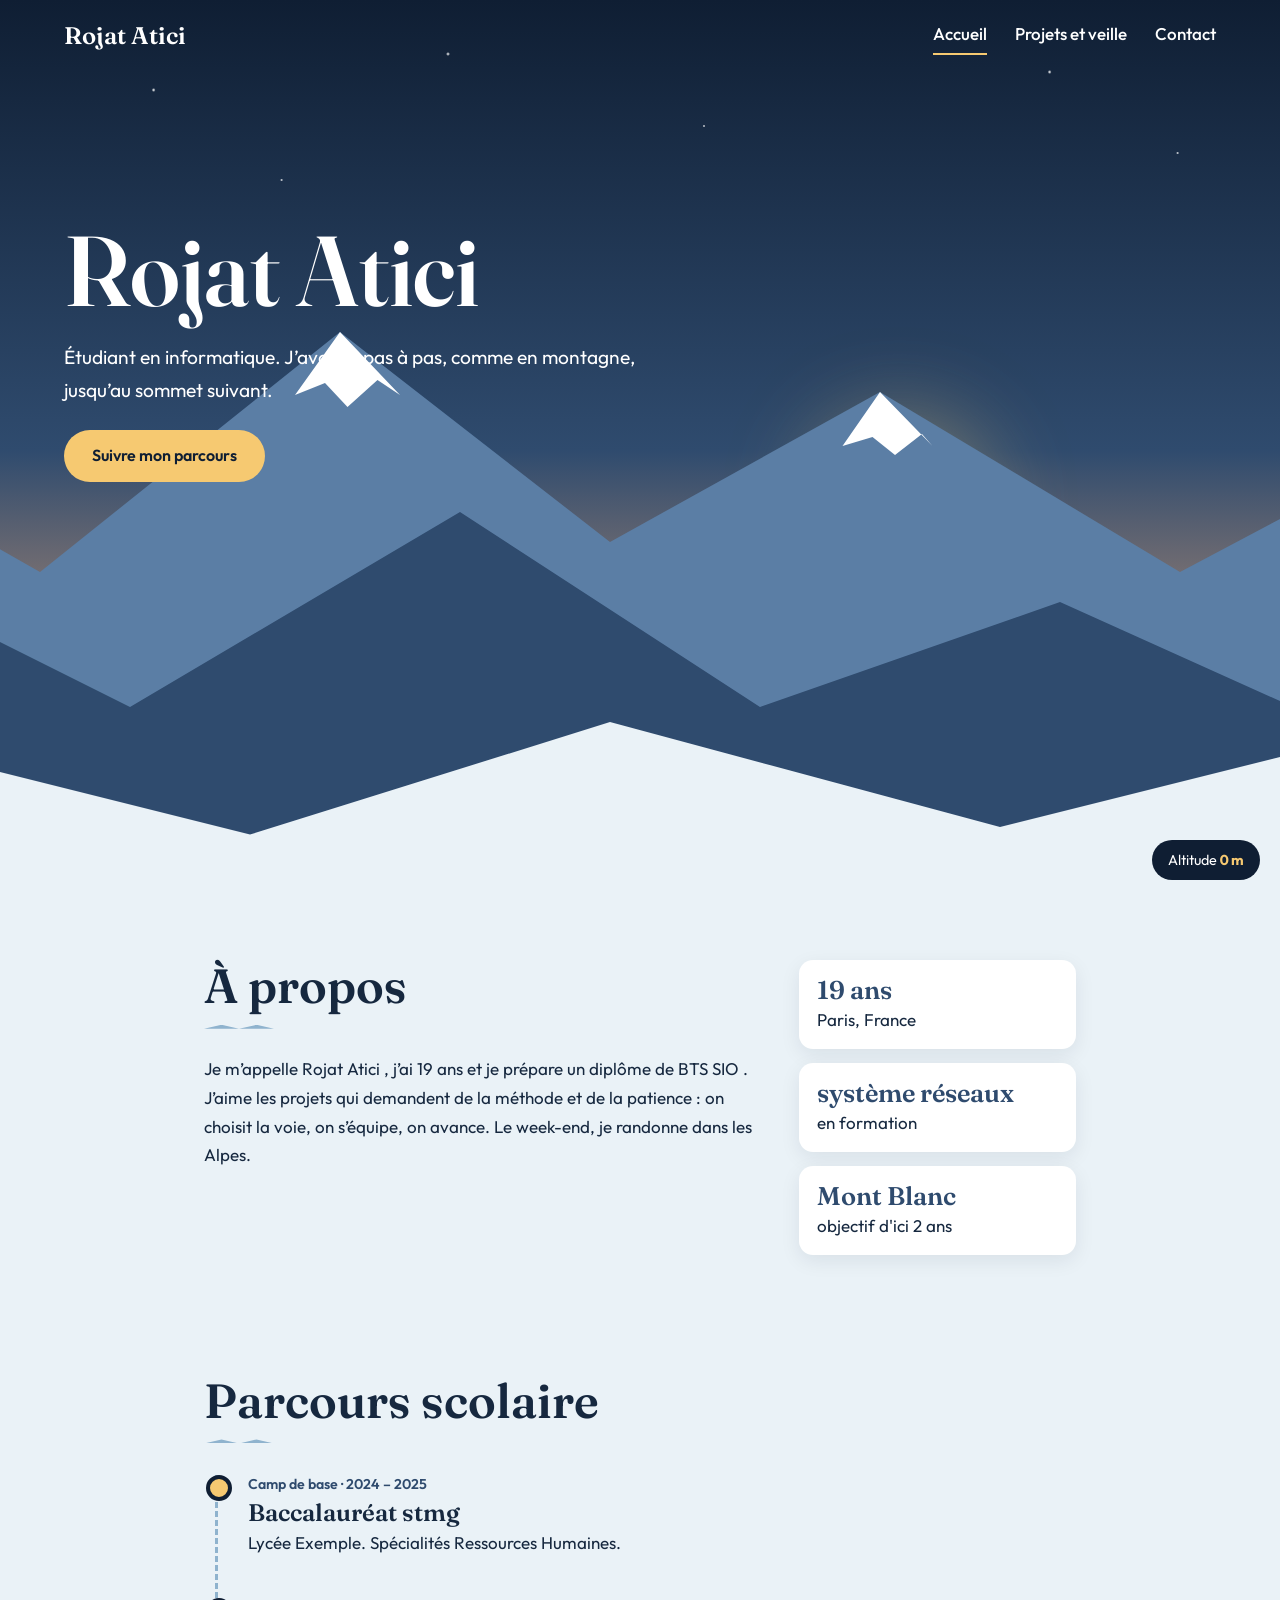
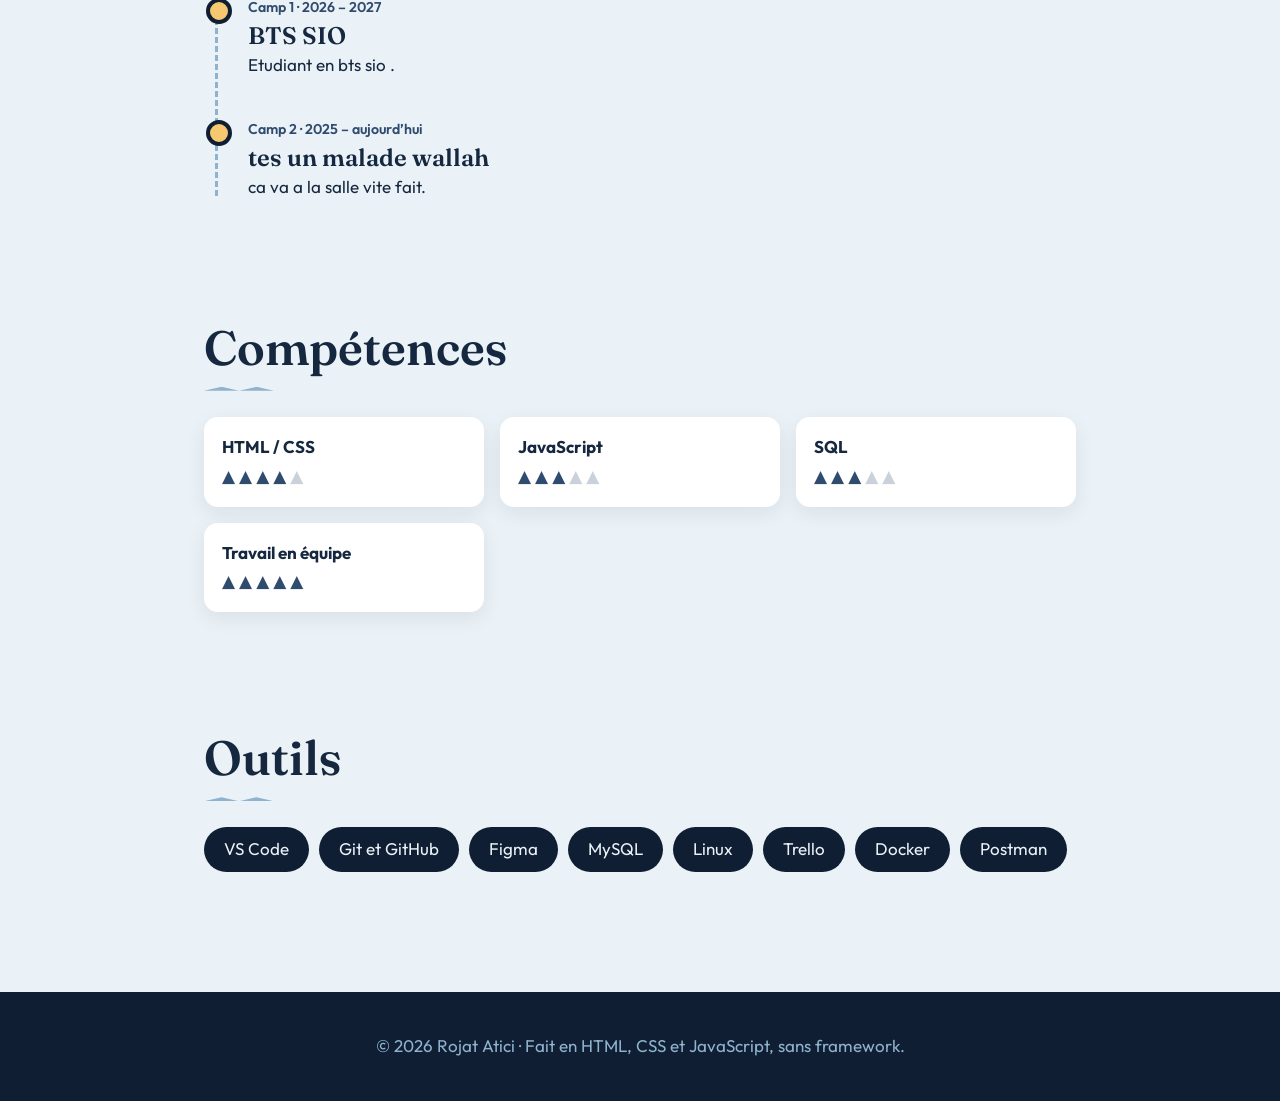
==== index.html @ 32cf9e8c "premiere version" ====
<!DOCTYPE html>
<html lang="fr">

<head>
    <meta charset="utf-8">
    <meta name="viewport" content="width=device-width,initial-scale=1">
    <title>Accueil – Rojat Atici</title>
    <link rel="preconnect" href="https://fonts.googleapis.com">
    <link href="https://fonts.googleapis.com/css2?family=Fraunces:wght@600&family=Outfit:wght@400;500;600&display=swap"
        rel="stylesheet">
    <link rel="stylesheet" href="style.css">
</head>

<body>
    <header><a class="logo" href="index.html">Rojat Atici</a><button id="burger" aria-label="Menu"
            aria-expanded="false">Menu</button>
        <nav><a href="index.html" class="on">Accueil</a><a href="projets.html">Projets et veille</a><a
                href="contact.html">Contact</a></nav>
    </header>
    <div id="alt" aria-hidden="true"></div>
    <div class="hero">
        <div class="stars"></div>
        <div class="sun"></div><svg viewBox="0 0 1440 600" preserveAspectRatio="xMidYMax slice" aria-hidden="true">
            <g data-s=".35">
                <polygon fill="#5b7ea5"
                    points="0,400 180,300 320,380 520,220 700,360 880,260 1080,380 1250,290 1440,370 1440,600 0,600" />
                <polygon fill="#fff" points="520,220 490,262 510,254 525,270 545,252 560,262" />
                <polygon fill="#fff" points="880,260 855,296 875,290 890,302 908,288 915,296" />
            </g>
            <polygon data-s=".2" fill="#2F4B6E"
                points="0,480 200,380 380,470 600,340 800,470 1000,400 1200,490 1440,410 1440,600 0,600" />
            <polygon data-s=".08" fill="#EAF2F7"
                points="0,560 240,500 460,555 700,480 960,550 1200,490 1440,545 1440,600 0,600" />
        </svg>
        <div class="hero-txt">
            <h1>Rojat Atici</h1>
            <p>Étudiant en informatique. J’avance pas à pas, comme en montagne, jusqu’au sommet suivant.</p><a
                class="cta" href="#parcours">Suivre mon parcours</a>
        </div>
    </div>
    <main>
        <section class="about">
            <div>
                <h2>À propos</h2>
                <p>Je m’appelle Rojat Atici , j’ai 19 ans et je prépare un diplôme de BTS SIO . J’aime les projets
                    qui demandent de la méthode et de la patience : on choisit la voie, on s’équipe, on avance. Le
                    week-end, je randonne dans les Alpes.</p>
            </div>
            <div class="facts">
                <div><strong>19 ans</strong>Paris, France</div>
                <div><strong>système réseaux </strong>en formation</div>
                <div><strong>Mont Blanc</strong>objectif d'ici 2 ans </div>
            </div>
        </section>
        <section id="parcours">
            <h2>Parcours scolaire</h2>
            <div class="route">
                <div class="camp rv"><small>Camp de base · 2024 – 2025</small>
                    <h3>Baccalauréat stmg </h3>
                    <p>Lycée Exemple. Spécialités Ressources Humaines.</p>
                </div>
                <div class="camp rv"><small>Camp 1 · 2026 – 2027</small>
                    <h3>BTS SIO </h3>
                    <p>Etudiant en bts sio .</p>
                </div>
                <div class="camp rv"><small>Camp 2 · 2025 – aujourd’hui</small>
                    <h3>tes un malade wallah </h3>
                    <p>ca va a la salle vite fait.</p>
                </div>
            </div>
        </section>
        <section>
            <h2>Compétences</h2>
            <div class="sk">
                <div class="rv"><b>HTML / CSS</b><span class="pk">▲▲▲▲<i>▲</i></span></div>
                <div class="rv"><b>JavaScript</b><span class="pk">▲▲▲<i>▲▲</i></span></div>
                <div class="rv"><b>SQL</b><span class="pk">▲▲▲<i>▲▲</i></span></div>
                <div class="rv"><b>Travail en équipe</b><span class="pk">▲▲▲▲▲</span></div>
            </div>
        </section>
        <section>
            <h2>Outils</h2>
            <div class="tools"><span>VS Code</span><span>Git et
                    GitHub</span><span>Figma</span><span>MySQL</span><span>Linux</span><span>Trello</span><span>Docker</span><span>Postman</span>
            </div>
        </section>
    </main>
    <footer>© 2026 Rojat Atici · Fait en HTML, CSS et JavaScript, sans framework.</footer>
    <script src="script.js"></script>
</body>

</html>
---- style.css ----
:root {
    --night: #0F1E33;
    --slate: #2F4B6E;
    --ice: #8FB3CE;
    --snow: #EAF2F7;
    --gold: #F6C971;
    --txt: #16283f
}

* {
    box-sizing: border-box;
    margin: 0
}

html {
    scroll-behavior: smooth
}

body {
    background: var(--snow);
    color: var(--txt);
    font: 17px/1.7 "Outfit", system-ui, sans-serif;
    overflow-x: hidden
}

h1,
h2,
h3 {
    font-family: "Fraunces", Georgia, serif;
    font-weight: 600;
    line-height: 1.1
}

a {
    color: inherit
}

:focus-visible {
    outline: 3px solid var(--gold);
    outline-offset: 3px
}

header {
    position: fixed;
    top: 0;
    left: 0;
    right: 0;
    z-index: 20;
    display: flex;
    justify-content: space-between;
    align-items: center;
    padding: 16px 5vw;
    color: #fff;
    transition: .3s
}

header.solid {
    background: rgba(234, 242, 247, .94);
    color: var(--txt);
    box-shadow: 0 1px 0 rgba(15, 30, 51, .15);
    backdrop-filter: blur(8px)
}

.logo {
    font: 600 1.5rem "Fraunces", Georgia, serif;
    text-decoration: none
}

nav {
    display: flex;
    gap: 28px
}

nav a {
    text-decoration: none;
    font-weight: 500;
    padding: 4px 0;
    border-bottom: 2px solid transparent;
    transition: .2s
}

nav a:hover,
nav a.on {
    border-color: var(--gold)
}

#burger {
    display: none;
    background: none;
    border: 2px solid currentColor;
    color: inherit;
    padding: 6px 14px;
    font: inherit;
    border-radius: 20px
}

.hero {
    position: relative;
    height: 100vh;
    min-height: 560px;
    background: linear-gradient(#0F1E33 0%, #2F4B6E 50%, #e8a878 88%, #F6C971 100%);
    overflow: hidden;
    color: #fff
}

.band {
    height: 46vh;
    min-height: 320px
}

.hero svg {
    position: absolute;
    left: 0;
    bottom: -2px;
    width: 100%;
    height: 100%;
    will-change: transform
}

.sun {
    position: absolute;
    left: 66%;
    top: 50%;
    width: 110px;
    height: 110px;
    border-radius: 50%;
    background: var(--gold);
    box-shadow: 0 0 90px 30px rgba(246, 201, 113, .45);
    animation: rise 2.4s ease-out both
}

.band .sun {
    top: 38%;
    width: 70px;
    height: 70px
}

@keyframes rise {
    from {
        transform: translateY(160px);
        opacity: 0
    }
}

.stars {
    position: absolute;
    inset: 0 0 50% 0;
    background: radial-gradient(2px 2px at 12% 20%, #fff, transparent), radial-gradient(2px 2px at 35% 12%, #fff, transparent), radial-gradient(1.5px 1.5px at 55% 28%, #fff, transparent), radial-gradient(2px 2px at 82% 16%, #fff, transparent), radial-gradient(1.5px 1.5px at 92% 34%, #fff, transparent), radial-gradient(1.5px 1.5px at 22% 40%, #fff, transparent);
    animation: tw 4s ease-in-out infinite alternate
}

@keyframes tw {
    from {
        opacity: .4
    }
}

.hero-txt {
    position: absolute;
    left: 5vw;
    top: 24%;
    z-index: 3;
    max-width: 640px
}

.band .hero-txt {
    top: 42%
}

.hero-txt h1 {
    font-size: clamp(2.8rem, 8vw, 6.2rem);
    animation: up 1.2s .4s both
}

.hero-txt p {
    font-size: 1.2rem;
    margin-top: 16px;
    max-width: 44ch;
    animation: up 1.2s .8s both
}

@keyframes up {
    from {
        transform: translateY(30px);
        opacity: 0
    }
}

.cta {
    display: inline-block;
    margin-top: 24px;
    background: var(--gold);
    color: var(--night);
    padding: 12px 28px;
    border-radius: 30px;
    font-weight: 600;
    text-decoration: none;
    border: 0;
    font-size: 1rem;
    cursor: pointer;
    transition: .25s
}

.cta:hover {
    transform: translateY(-3px);
    box-shadow: 0 10px 24px rgba(15, 30, 51, .3)
}

#alt {
    position: fixed;
    right: 20px;
    bottom: 20px;
    z-index: 15;
    background: var(--night);
    color: #fff;
    padding: 8px 16px;
    border-radius: 24px;
    font-size: .9rem;
    font-variant-numeric: tabular-nums
}

#alt b {
    color: var(--gold)
}

main {
    max-width: 1000px;
    margin: auto;
    padding: 0 5vw
}

section {
    padding: 60px 0
}

h2 {
    font-size: clamp(2rem, 5vw, 3rem);
    margin-bottom: 26px
}

h2:after {
    content: "";
    display: block;
    width: 70px;
    height: 4px;
    background: var(--ice);
    margin-top: 12px;
    clip-path: polygon(0 100%, 25% 0, 50% 100%, 75% 0, 100% 100%)
}

.about {
    display: grid;
    grid-template-columns: 2fr 1fr;
    gap: 40px;
    align-items: start
}

.facts {
    display: grid;
    gap: 14px
}

.facts div {
    background: #fff;
    border-radius: 14px;
    padding: 14px 18px;
    box-shadow: 0 6px 20px rgba(15, 30, 51, .08)
}

.facts strong {
    display: block;
    font: 600 1.6rem "Fraunces", serif;
    color: var(--slate)
}

.route {
    position: relative;
    padding-left: 44px;
    display: grid;
    gap: 34px
}

.route:before {
    content: "";
    position: absolute;
    left: 11px;
    top: 6px;
    bottom: 6px;
    border-left: 3px dashed var(--ice)
}

.camp {
    position: relative
}

.camp:before {
    content: "";
    position: absolute;
    left: -42px;
    top: 6px;
    width: 18px;
    height: 18px;
    border-radius: 50%;
    background: var(--gold);
    border: 4px solid var(--night)
}

.camp small {
    color: var(--slate);
    font-weight: 600
}

.camp h3 {
    font-size: 1.5rem;
    margin: 2px 0
}

.sk {
    display: grid;
    grid-template-columns: repeat(auto-fit, minmax(220px, 1fr));
    gap: 16px
}

.sk div {
    background: #fff;
    border-radius: 14px;
    padding: 16px 18px;
    box-shadow: 0 6px 20px rgba(15, 30, 51, .08)
}

.sk b {
    display: block
}

.pk {
    letter-spacing: 4px;
    color: var(--slate)
}

.pk i {
    font-style: normal;
    opacity: .25
}

.tools {
    display: flex;
    flex-wrap: wrap;
    gap: 10px
}

.tools span {
    background: var(--night);
    color: var(--snow);
    padding: 8px 20px;
    border-radius: 30px;
    transition: .25s
}

.tools span:hover {
    background: var(--gold);
    color: var(--night);
    transform: translateY(-4px)
}

.grid {
    display: grid;
    grid-template-columns: repeat(auto-fit, minmax(290px, 1fr));
    gap: 24px
}

.peak {
    background: #fff;
    border-radius: 18px;
    overflow: hidden;
    box-shadow: 0 8px 26px rgba(15, 30, 51, .1);
    transition: .3s
}

.peak:hover {
    transform: translateY(-8px)
}

.peak svg {
    display: block;
    width: 100%;
    height: 110px
}

.peak div {
    padding: 18px 20px 22px
}

.peak h3 {
    font-size: 1.4rem;
    margin: 2px 0 6px
}

.alt {
    font-weight: 600;
    color: var(--slate);
    font-size: .9rem
}

.tag {
    display: inline-block;
    background: var(--snow);
    border-radius: 20px;
    padding: 2px 12px;
    font-size: .85rem;
    margin: 8px 6px 0 0
}

.beacons {
    display: grid;
    gap: 14px
}

.beacon {
    display: flex;
    gap: 18px;
    align-items: flex-start;
    background: #fff;
    border-left: 6px solid var(--gold);
    border-radius: 0 14px 14px 0;
    padding: 16px 20px;
    box-shadow: 0 6px 20px rgba(15, 30, 51, .08);
    transition: .25s
}

.beacon:hover {
    border-left-width: 14px
}

.beacon h3 {
    font-size: 1.25rem
}

.mail {
    font: 600 clamp(1.5rem, 4.5vw, 2.6rem) "Fraunces", serif;
    text-decoration: underline;
    text-decoration-color: var(--gold);
    text-underline-offset: 8px
}

form {
    display: grid;
    gap: 14px;
    max-width: 560px;
    background: #fff;
    padding: 28px;
    border-radius: 20px;
    box-shadow: 0 10px 30px rgba(15, 30, 51, .1)
}

label {
    font-weight: 600
}

input,
textarea {
    width: 100%;
    font: inherit;
    padding: 12px 14px;
    border: 2px solid var(--ice);
    border-radius: 12px;
    background: var(--snow);
    color: var(--txt)
}

input:focus,
textarea:focus {
    border-color: var(--slate);
    outline: 0
}

.err {
    color: #b3261e;
    font-size: .9rem;
    min-height: 1.2em
}

#ok {
    display: none;
    background: var(--gold);
    padding: 12px 16px;
    border-radius: 12px;
    font-weight: 600
}

footer {
    background: var(--night);
    color: var(--ice);
    text-align: center;
    padding: 40px 5vw;
    margin-top: 60px
}

.rv {
    opacity: 0;
    transform: translateY(24px);
    transition: .7s
}

.rv.go {
    opacity: 1;
    transform: none
}

@media(max-width:720px) {
    #burger {
        display: block
    }

    nav {
        display: none;
        position: absolute;
        top: 100%;
        left: 0;
        right: 0;
        flex-direction: column;
        gap: 0;
        background: var(--night);
        padding: 10px 5vw 16px
    }

    nav.open {
        display: flex
    }

    nav a {
        padding: 10px 0;
        color: #fff
    }

    .about {
        grid-template-columns: 1fr
    }

    .sun {
        left: 60%
    }
}

@media(prefers-reduced-motion:reduce) {
    * {
        animation: none !important;
        transition: none !important
    }

    .rv {
        opacity: 1;
        transform: none
    }
}
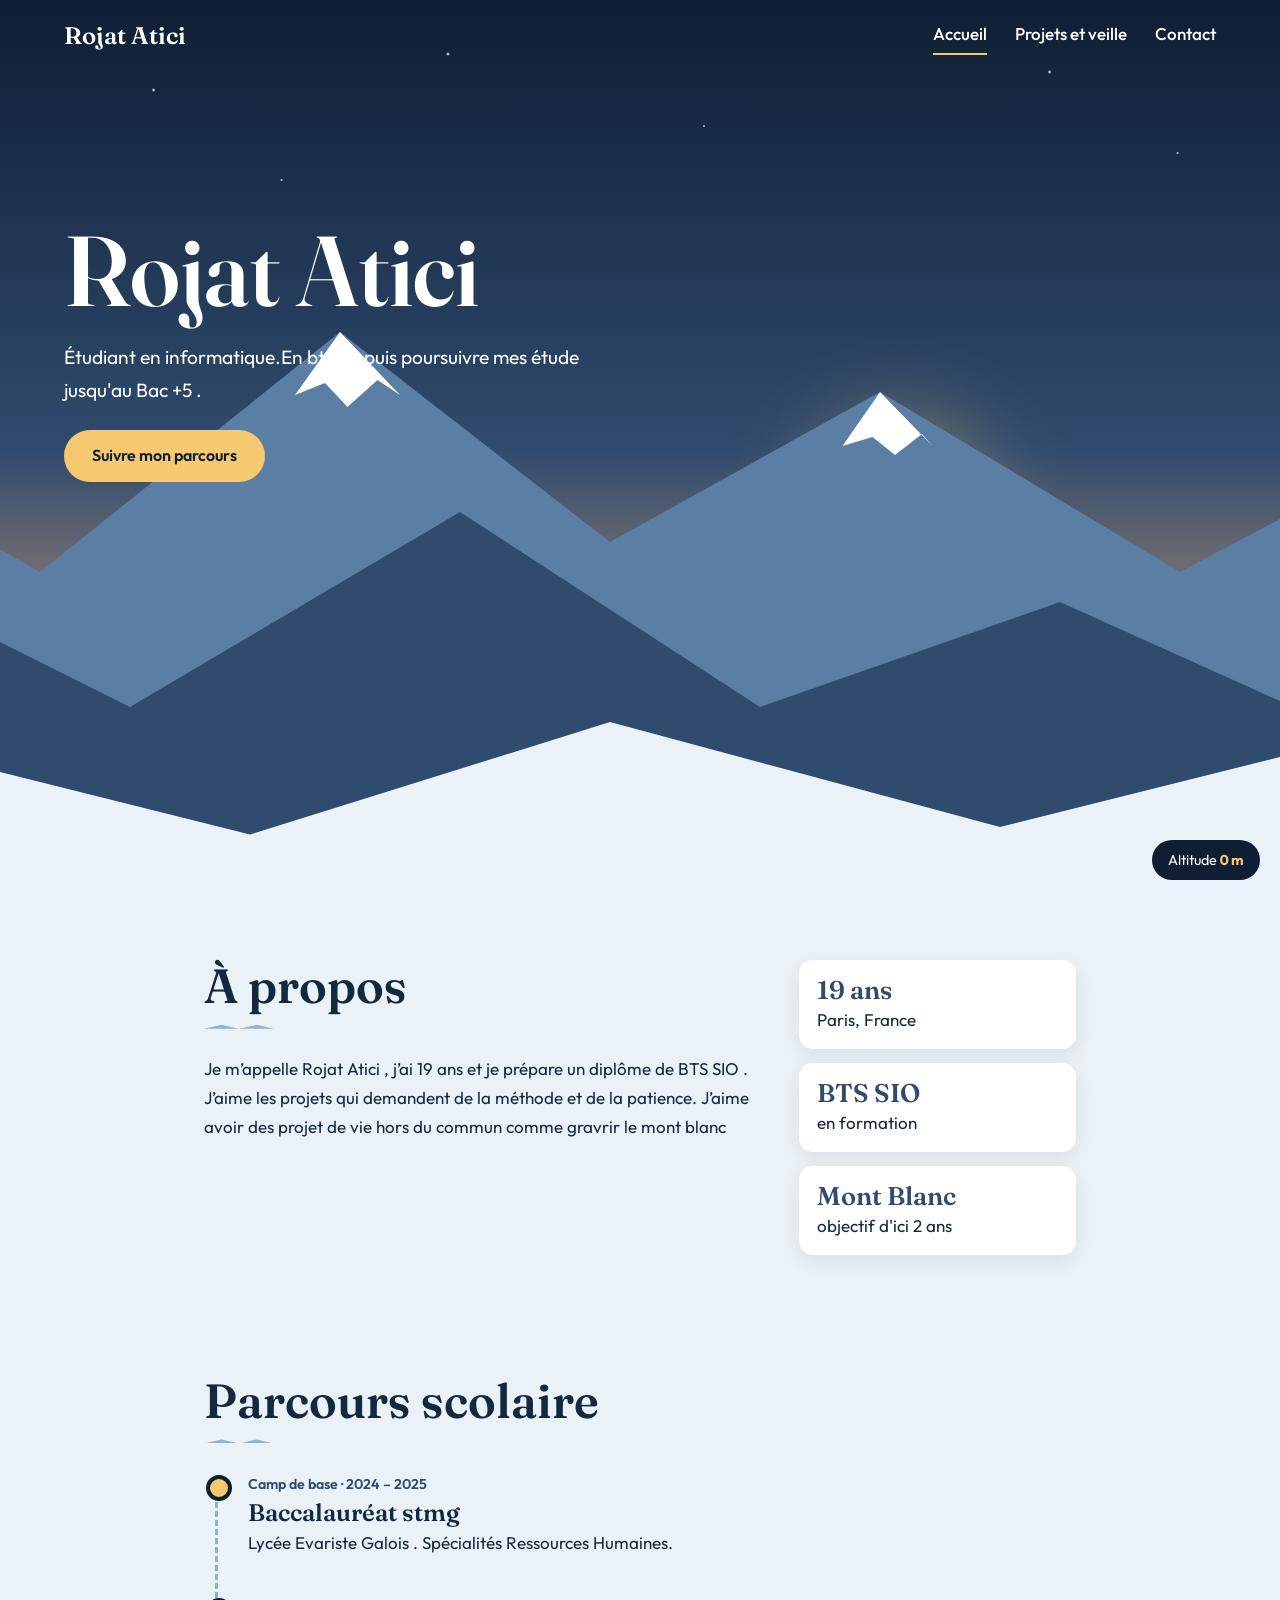
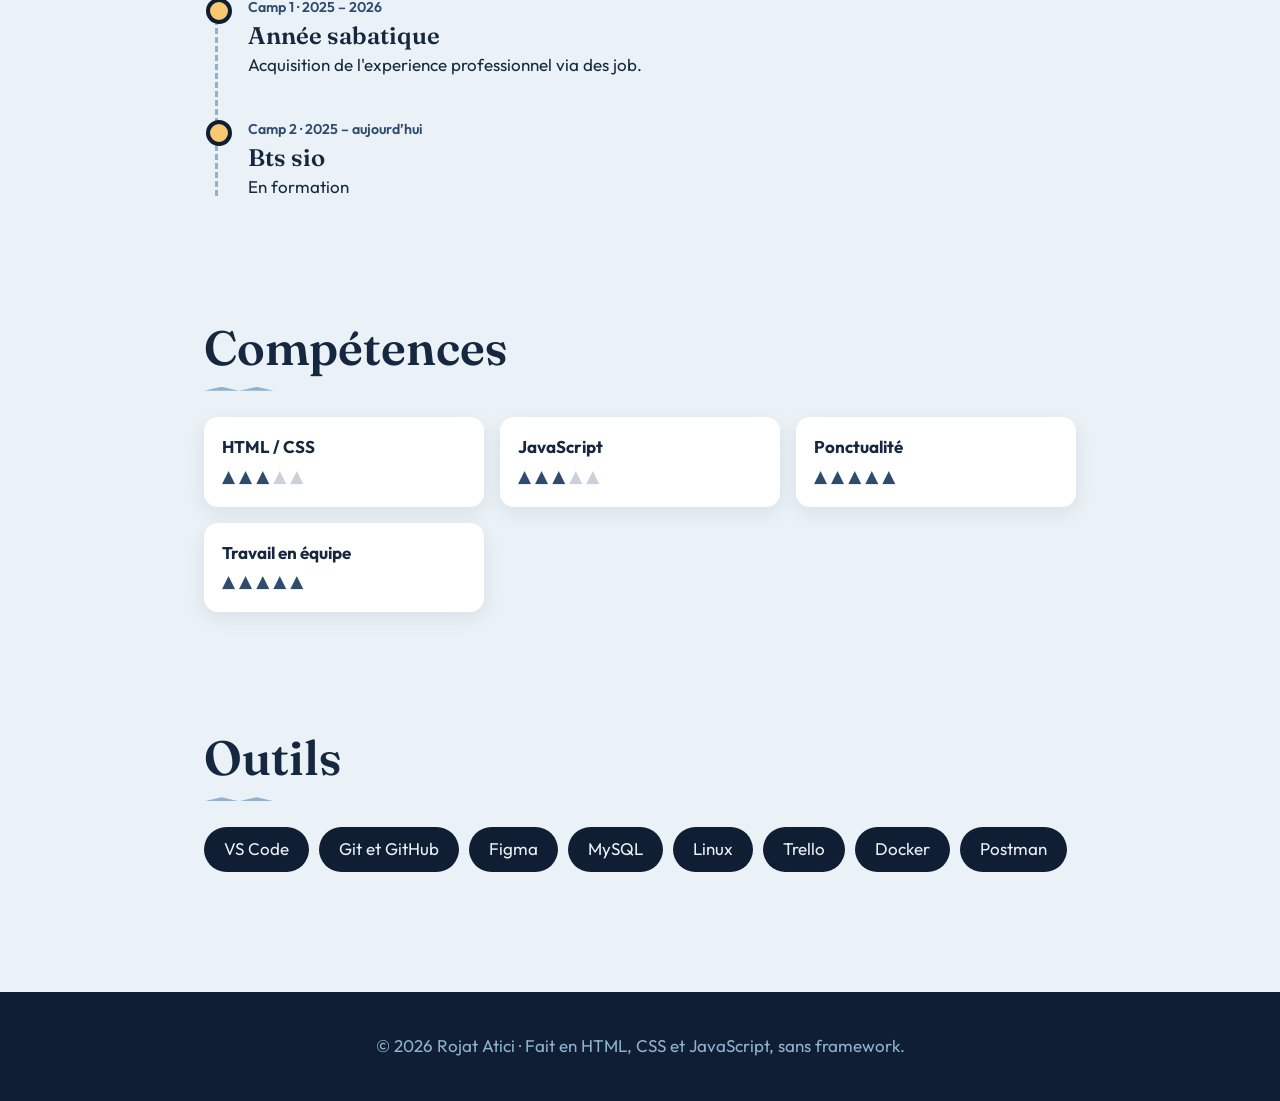
==== commit 2f44c88c: "CHANGEMENT" ====
--- a/index.html
+++ b/index.html
@@ -34,7 +34,7 @@
         </svg>
         <div class="hero-txt">
             <h1>Rojat Atici</h1>
-            <p>Étudiant en informatique. J’avance pas à pas, comme en montagne, jusqu’au sommet suivant.</p><a
+            <p>Étudiant en informatique.En bts sio puis poursuivre mes étude jusqu'au Bac +5 .</p><a
                 class="cta" href="#parcours">Suivre mon parcours</a>
         </div>
     </div>
@@ -43,12 +43,12 @@
             <div>
                 <h2>À propos</h2>
                 <p>Je m’appelle Rojat Atici , j’ai 19 ans et je prépare un diplôme de BTS SIO . J’aime les projets
-                    qui demandent de la méthode et de la patience : on choisit la voie, on s’équipe, on avance. Le
-                    week-end, je randonne dans les Alpes.</p>
+                    qui demandent de la méthode et de la patience. J’aime avoir des projet de vie hors du commun comme gravrir le mont blanc 
+               </p>
             </div>
             <div class="facts">
                 <div><strong>19 ans</strong>Paris, France</div>
-                <div><strong>système réseaux </strong>en formation</div>
+                <div><strong>BTS SIO </strong>en formation</div>
                 <div><strong>Mont Blanc</strong>objectif d'ici 2 ans </div>
             </div>
         </section>
@@ -57,24 +57,24 @@
             <div class="route">
                 <div class="camp rv"><small>Camp de base · 2024 – 2025</small>
                     <h3>Baccalauréat stmg </h3>
-                    <p>Lycée Exemple. Spécialités Ressources Humaines.</p>
+                    <p>Lycée Evariste Galois . Spécialités Ressources Humaines.</p>
                 </div>
-                <div class="camp rv"><small>Camp 1 · 2026 – 2027</small>
-                    <h3>BTS SIO </h3>
-                    <p>Etudiant en bts sio .</p>
+                <div class="camp rv"><small>Camp 1 · 2025 – 2026</small>
+                    <h3>Année sabatique </h3>
+                    <p></p>Acquisition de l'experience professionnel via des job.</p>
                 </div>
                 <div class="camp rv"><small>Camp 2 · 2025 – aujourd’hui</small>
-                    <h3>tes un malade wallah </h3>
-                    <p>ca va a la salle vite fait.</p>
+                    <h3>Bts sio</h3> </h3>
+                    <p>En formation</p>
                 </div>
             </div>
         </section>
         <section>
             <h2>Compétences</h2>
             <div class="sk">
-                <div class="rv"><b>HTML / CSS</b><span class="pk">▲▲▲▲<i>▲</i></span></div>
+                <div class="rv"><b>HTML / CSS</b><span class="pk">▲▲▲<i>▲▲</i></span></div>
                 <div class="rv"><b>JavaScript</b><span class="pk">▲▲▲<i>▲▲</i></span></div>
-                <div class="rv"><b>SQL</b><span class="pk">▲▲▲<i>▲▲</i></span></div>
+                <div class="rv"><b>Ponctualité</b><span class="pk">▲▲▲▲▲<i></i></span></div>
                 <div class="rv"><b>Travail en équipe</b><span class="pk">▲▲▲▲▲</span></div>
             </div>
         </section>
